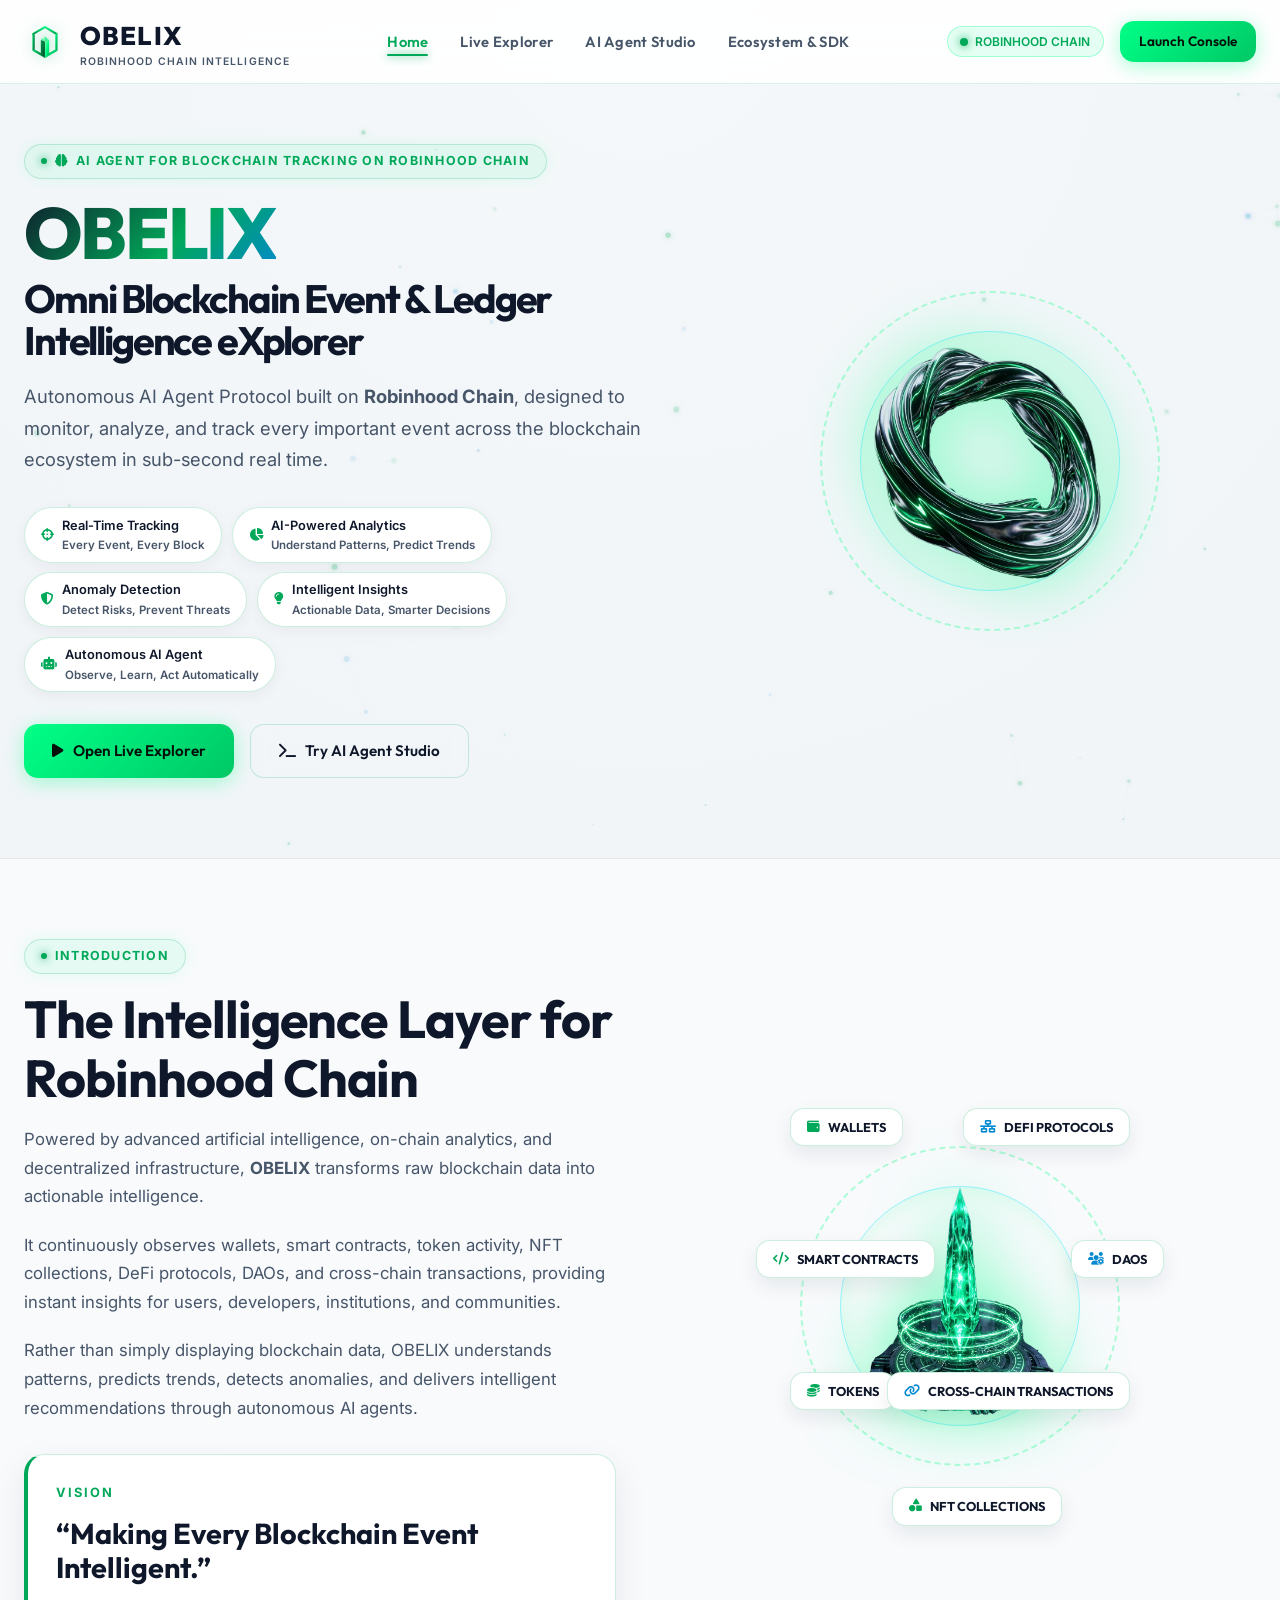
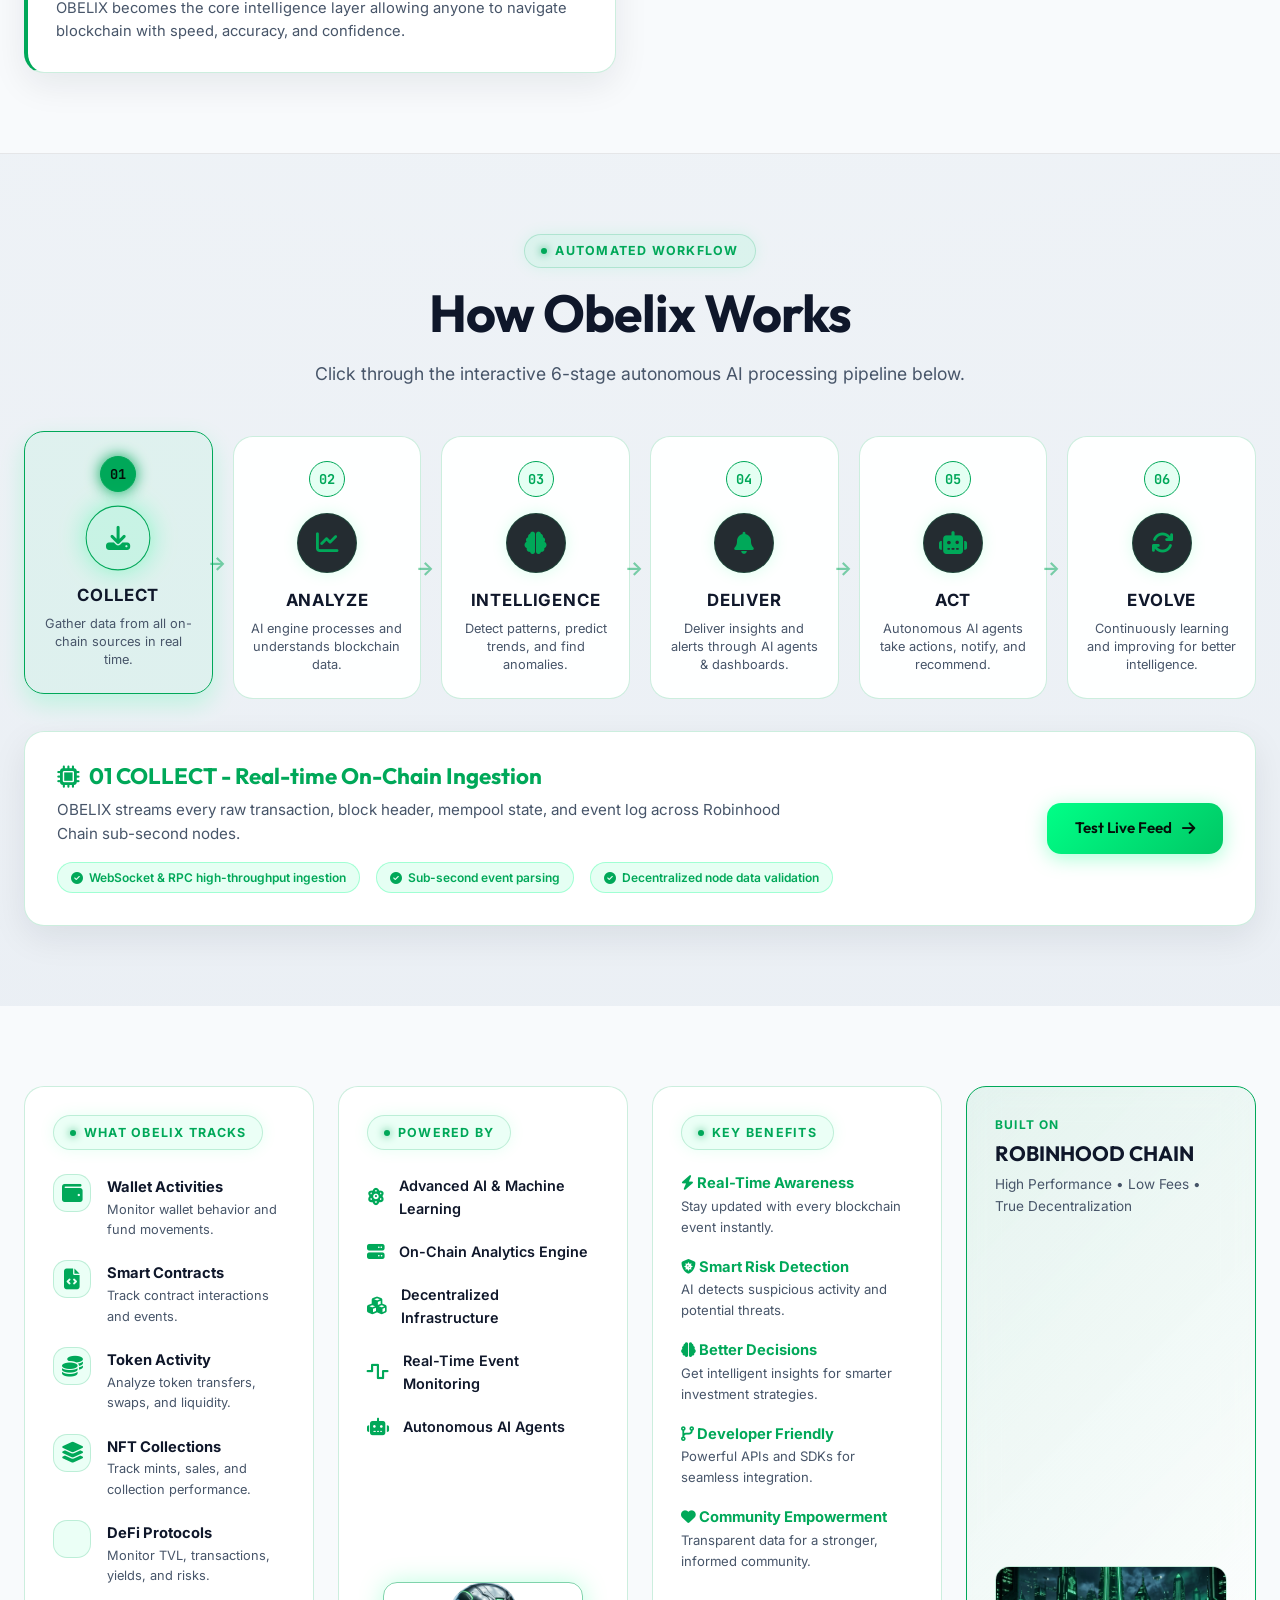
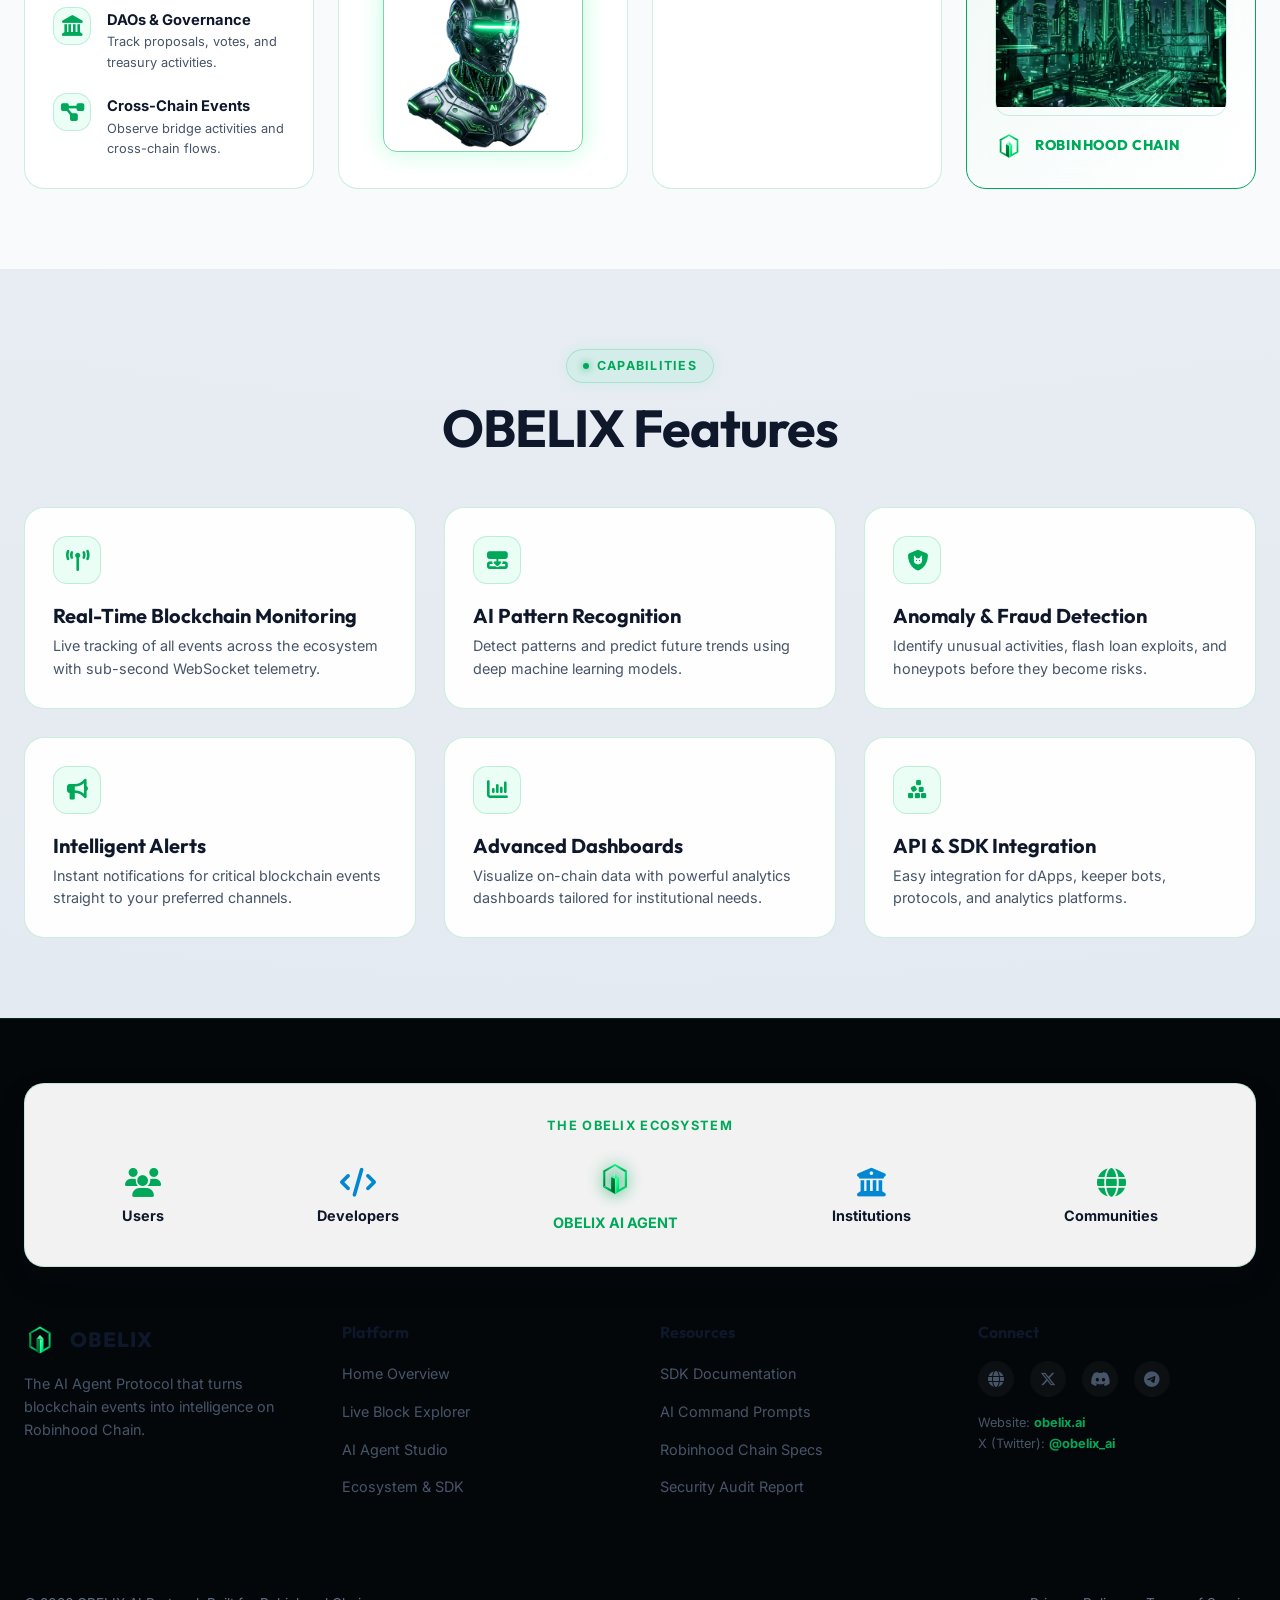
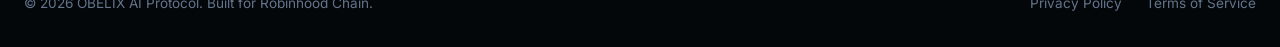
==== index.html @ 5c784db0 "Add files via upload" ====
<!doctype html>
<html lang="en">
  <head>
    <meta charset="UTF-8" />
    <meta name="viewport" content="width=device-width, initial-scale=1.0" />
    <title>OBELIX - Omni Blockchain Event & Ledger Intelligence eXplorer</title>
    <meta
      name="description"
      content="OBELIX is an autonomous AI Agent Protocol built on Robinhood Chain, designed to monitor, analyze, and track every important event across the blockchain ecosystem in real time."
    />

    <!-- Google Fonts & FontAwesome Icons -->
    <link
      rel="stylesheet"
      href="https://cdnjs.cloudflare.com/ajax/libs/font-awesome/6.4.0/css/all.min.css"
    />

    <!-- Stylesheets -->
    <link rel="stylesheet" href="css/style.css" />
    <link rel="stylesheet" href="css/components.css" />
  </head>

  <body>
    <!-- Ambient Grid & Particle Canvas Background -->
    <canvas id="bg-canvas"></canvas>

    <!-- ==========================================
       1. NAVBAR NAVIGATION
       ========================================== -->
    <nav class="navbar">
      <div class="container nav-container">
        <a href="index.html" class="brand-logo">
          <div class="logo-icon">
            <img
              src="assets/logo.svg"
              alt="OBELIX Logo"
              width="38"
              height="38"
            />
          </div>
          <div>
            <span class="brand-title">OBELIX</span>
            <span class="brand-tagline">Robinhood Chain Intelligence</span>
          </div>
        </a>

        <ul class="nav-menu">
          <li><a href="index.html" class="nav-link active">Home</a></li>
          <li><a href="explorer.html" class="nav-link">Live Explorer</a></li>
          <li><a href="agent.html" class="nav-link">AI Agent Studio</a></li>
          <li><a href="ecosystem.html" class="nav-link">Ecosystem & SDK</a></li>
        </ul>

        <div class="nav-right">
          <span class="pulse-badge" id="nav-network-status">
            <span class="dot"></span> ROBINHOOD CHAIN
          </span>
          <a
            href="explorer.html"
            class="btn btn-primary"
            style="padding: 0.6rem 1.2rem; font-size: 0.85rem"
          >
            Launch Console
          </a>
          <button class="hamburger" aria-label="Toggle navigation">
            <i class="fas fa-bars"></i>
          </button>
        </div>
      </div>
    </nav>

    <!-- ==========================================
       2. HERO SECTION (Infographic Header)
       ========================================== -->
    <section class="hero">
      <div class="container">
        <div class="hero-layout">
          <div>
            <div class="section-tag">
              <i class="fas fa-brain"></i> AI AGENT FOR BLOCKCHAIN TRACKING ON
              ROBINHOOD CHAIN
            </div>

            <h1 class="hero-title">
              <span class="gradient-text">OBELIX</span><br />
              <span
                style="
                  font-size: 0.55em;
                  font-weight: 700;
                  color: var(--text-main);
                  display: block;
                  margin-top: 0.5rem;
                "
              >
                Omni Blockchain Event & Ledger Intelligence eXplorer
              </span>
            </h1>

            <p class="hero-description">
              Autonomous AI Agent Protocol built on
              <strong>Robinhood Chain</strong>, designed to monitor, analyze,
              and track every important event across the blockchain ecosystem in
              sub-second real time.
            </p>

            <!-- Infographic Feature Pills -->
            <div class="hero-badge-group">
              <div class="pill-badge">
                <i class="fas fa-crosshairs"></i>
                <div>
                  Real-Time Tracking <span>Every Event, Every Block</span>
                </div>
              </div>
              <div class="pill-badge">
                <i class="fas fa-chart-pie"></i>
                <div>
                  AI-Powered Analytics
                  <span>Understand Patterns, Predict Trends</span>
                </div>
              </div>
              <div class="pill-badge">
                <i class="fas fa-shield-halved"></i>
                <div>
                  Anomaly Detection <span>Detect Risks, Prevent Threats</span>
                </div>
              </div>
              <div class="pill-badge">
                <i class="fas fa-lightbulb"></i>
                <div>
                  Intelligent Insights
                  <span>Actionable Data, Smarter Decisions</span>
                </div>
              </div>
              <div class="pill-badge">
                <i class="fas fa-robot"></i>
                <div>
                  Autonomous AI Agent
                  <span>Observe, Learn, Act Automatically</span>
                </div>
              </div>
            </div>

            <div
              style="
                display: flex;
                gap: 1rem;
                margin-top: 2rem;
                flex-wrap: wrap;
              "
            >
              <a href="explorer.html" class="btn btn-primary">
                <i class="fas fa-play"></i> Open Live Explorer
              </a>
              <a href="agent.html" class="btn btn-secondary">
                <i class="fas fa-terminal"></i> Try AI Agent Studio
              </a>
            </div>
          </div>

          <!-- Hero Right Visual: Futuristic 3D Liquid Chrome Sculpture -->
          <div class="hero-visual">
            <div class="obelisk-platform" style="width: 380px; height: 380px">
              <div class="glowing-ring"></div>
              <div class="glowing-ring-inner"></div>
              <img
                src="assets/hero_liquid_chrome.png"
                alt="OBELIX 3D Liquid Chrome Sculpture"
                class="central-obelisk-img"
                style="
                  width: 300px;
                  height: 300px;
                  object-fit: contain;
                  filter: drop-shadow(0 0 35px rgba(0, 255, 135, 0.5));
                  border-radius: 50%;
                "
              />
            </div>
          </div>
        </div>
      </div>
    </section>

    <!-- ==========================================
       3. INTRODUCTION & VISION SECTION
       ========================================== -->
    <section
      class="section"
      style="
        background: var(--bg-surface);
        border-top: 1px solid var(--border-subtle);
        border-bottom: 1px solid var(--border-subtle);
      "
    >
      <div class="container">
        <div class="grid-2" style="align-items: center; gap: 3rem">
          <!-- Left Side: Text & Vision Box -->
          <div>
            <div class="section-tag">INTRODUCTION</div>
            <h2 class="section-title">
              The Intelligence Layer for Robinhood Chain
            </h2>
            <p
              style="
                color: var(--text-muted);
                font-size: 1.05rem;
                line-height: 1.7;
                margin-bottom: 1.25rem;
              "
            >
              Powered by advanced artificial intelligence, on-chain analytics,
              and decentralized infrastructure,
              <strong>OBELIX</strong> transforms raw blockchain data into
              actionable intelligence.
            </p>
            <p
              style="
                color: var(--text-muted);
                font-size: 1.05rem;
                line-height: 1.7;
                margin-bottom: 1.25rem;
              "
            >
              It continuously observes wallets, smart contracts, token activity,
              NFT collections, DeFi protocols, DAOs, and cross-chain
              transactions, providing instant insights for users, developers,
              institutions, and communities.
            </p>
            <p
              style="
                color: var(--text-muted);
                font-size: 1.05rem;
                line-height: 1.7;
                margin-bottom: 2rem;
              "
            >
              Rather than simply displaying blockchain data, OBELIX understands
              patterns, predicts trends, detects anomalies, and delivers
              intelligent recommendations through autonomous AI agents.
            </p>

            <!-- Vision Card -->
            <div
              class="glass-card"
              style="
                border-left: 4px solid var(--accent-primary);
                background: #ffffff;
                box-shadow: var(--shadow-card);
              "
            >
              <div
                style="
                  font-size: 0.8rem;
                  font-weight: 700;
                  color: var(--accent-primary);
                  letter-spacing: 0.15em;
                  margin-bottom: 0.75rem;
                "
              >
                VISION
              </div>
              <blockquote
                style="
                  font-family: var(--font-heading);
                  font-size: 1.8rem;
                  font-weight: 700;
                  color: var(--text-main);
                  line-height: 1.2;
                  margin-bottom: 0.75rem;
                "
              >
                “Making Every Blockchain Event Intelligent.”
              </blockquote>
              <p style="color: var(--text-muted); font-size: 0.92rem">
                OBELIX becomes the core intelligence layer allowing anyone to
                navigate blockchain with speed, accuracy, and confidence.
              </p>
            </div>
          </div>

          <!-- Right Side: 3D Obelisk Pedestal & Interactive Connected Nodes Network -->
          <div class="hero-visual" style="min-height: 500px">
            <div class="obelisk-platform" style="width: 340px; height: 440px">
              <div
                class="glowing-ring"
                style="width: 320px; height: 320px"
              ></div>
              <div
                class="glowing-ring-inner"
                style="width: 240px; height: 240px"
              ></div>
              <img
                src="assets/central_obelisk_pedestal.png"
                alt="Central Obelisk Pedestal"
                class="central-obelisk-img"
                style="
                  width: 260px;
                  height: 320px;
                  object-fit: contain;
                  border-radius: var(--radius-lg);
                "
              />

              <!-- Floating Connected Ecosystem Nodes -->
              <div
                class="node-chip node-wallets"
                title="Monitor wallet behavior & fund movements"
              >
                <i
                  class="fas fa-wallet"
                  style="color: var(--accent-primary)"
                ></i>
                WALLETS
              </div>
              <div
                class="node-chip node-defi"
                title="Monitor TVL, transactions, yields, & risks"
              >
                <i
                  class="fas fa-network-wired"
                  style="color: var(--accent-cyan)"
                ></i>
                DEFI PROTOCOLS
              </div>
              <div
                class="node-chip node-contracts"
                title="Track contract interactions and events"
              >
                <i class="fas fa-code" style="color: var(--accent-primary)"></i>
                SMART CONTRACTS
              </div>
              <div
                class="node-chip node-daos"
                title="Track proposals, votes, and treasury activities"
              >
                <i
                  class="fas fa-users-gear"
                  style="color: var(--accent-cyan)"
                ></i>
                DAOS
              </div>
              <div
                class="node-chip node-tokens"
                title="Analyze token transfers, swaps, and liquidity"
              >
                <i
                  class="fas fa-coins"
                  style="color: var(--accent-primary)"
                ></i>
                TOKENS
              </div>
              <div
                class="node-chip node-crosschain"
                title="Observe bridge activities and cross-chain flows"
              >
                <i class="fas fa-link" style="color: var(--accent-cyan)"></i>
                CROSS-CHAIN TRANSACTIONS
              </div>
              <div
                class="node-chip node-nfts"
                title="Track mints, sales, and collection performance"
              >
                <i
                  class="fas fa-shapes"
                  style="color: var(--accent-primary)"
                ></i>
                NFT COLLECTIONS
              </div>
            </div>
          </div>
        </div>
      </div>
    </section>

    <!-- ==========================================
       4. HOW OBELIX WORKS (Interactive Step Pipeline)
       ========================================== -->
    <section class="section">
      <div class="container">
        <div style="text-align: center; margin-bottom: 3rem">
          <div class="section-tag">AUTOMATED WORKFLOW</div>
          <h2 class="section-title">How Obelix Works</h2>
          <p class="section-subtitle" style="margin: 0 auto">
            Click through the interactive 6-stage autonomous AI processing
            pipeline below.
          </p>
        </div>

        <!-- 6 Steps Pipeline Grid -->
        <div class="pipeline-grid">
          <div class="pipeline-card active" data-step="01">
            <div class="step-num">01</div>
            <div class="step-icon"><i class="fas fa-download"></i></div>
            <div class="step-title">COLLECT</div>
            <div class="step-desc">
              Gather data from all on-chain sources in real time.
            </div>
          </div>

          <div class="pipeline-card" data-step="02">
            <div class="step-num">02</div>
            <div class="step-icon"><i class="fas fa-chart-line"></i></div>
            <div class="step-title">ANALYZE</div>
            <div class="step-desc">
              AI engine processes and understands blockchain data.
            </div>
          </div>

          <div class="pipeline-card" data-step="03">
            <div class="step-num">03</div>
            <div class="step-icon"><i class="fas fa-brain"></i></div>
            <div class="step-title">INTELLIGENCE</div>
            <div class="step-desc">
              Detect patterns, predict trends, and find anomalies.
            </div>
          </div>

          <div class="pipeline-card" data-step="04">
            <div class="step-num">04</div>
            <div class="step-icon"><i class="fas fa-bell"></i></div>
            <div class="step-title">DELIVER</div>
            <div class="step-desc">
              Deliver insights and alerts through AI agents & dashboards.
            </div>
          </div>

          <div class="pipeline-card" data-step="05">
            <div class="step-num">05</div>
            <div class="step-icon"><i class="fas fa-robot"></i></div>
            <div class="step-title">ACT</div>
            <div class="step-desc">
              Autonomous AI agents take actions, notify, and recommend.
            </div>
          </div>

          <div class="pipeline-card" data-step="06">
            <div class="step-num">06</div>
            <div class="step-icon"><i class="fas fa-arrows-rotate"></i></div>
            <div class="step-title">EVOLVE</div>
            <div class="step-desc">
              Continuously learning and improving for better intelligence.
            </div>
          </div>
        </div>

        <!-- Dynamic Active Step Details Panel -->
        <div id="pipeline-detail-content" class="pipeline-detail-box">
          <!-- Javascript dynamically injects step details -->
        </div>
      </div>
    </section>

    <!-- ==========================================
       5. WHAT OBELIX TRACKS, POWERED BY, KEY BENEFITS & BUILT ON ROBINHOOD CHAIN
       ========================================== -->
    <section class="section" style="background: var(--bg-surface)">
      <div class="container">
        <div class="grid-4">
          <!-- Column 1: What Obelix Tracks -->
          <div class="glass-card">
            <div class="section-tag" style="margin-bottom: 1.5rem">
              WHAT OBELIX TRACKS
            </div>

            <ul style="list-style: none">
              <li
                style="
                  margin-bottom: 1.25rem;
                  display: flex;
                  gap: 1rem;
                  align-items: flex-start;
                "
              >
                <div
                  class="track-icon-box"
                  style="
                    margin-bottom: 0;
                    width: 38px;
                    height: 38px;
                    min-width: 38px;
                  "
                >
                  <i class="fas fa-wallet"></i>
                </div>
                <div>
                  <strong style="color: var(--text-main); font-size: 0.92rem"
                    >Wallet Activities</strong
                  >
                  <p style="color: var(--text-muted); font-size: 0.8rem">
                    Monitor wallet behavior and fund movements.
                  </p>
                </div>
              </li>
              <li
                style="
                  margin-bottom: 1.25rem;
                  display: flex;
                  gap: 1rem;
                  align-items: flex-start;
                "
              >
                <div
                  class="track-icon-box"
                  style="
                    margin-bottom: 0;
                    width: 38px;
                    height: 38px;
                    min-width: 38px;
                  "
                >
                  <i class="fas fa-file-code"></i>
                </div>
                <div>
                  <strong style="color: var(--text-main); font-size: 0.92rem"
                    >Smart Contracts</strong
                  >
                  <p style="color: var(--text-muted); font-size: 0.8rem">
                    Track contract interactions and events.
                  </p>
                </div>
              </li>
              <li
                style="
                  margin-bottom: 1.25rem;
                  display: flex;
                  gap: 1rem;
                  align-items: flex-start;
                "
              >
                <div
                  class="track-icon-box"
                  style="
                    margin-bottom: 0;
                    width: 38px;
                    height: 38px;
                    min-width: 38px;
                  "
                >
                  <i class="fas fa-coins"></i>
                </div>
                <div>
                  <strong style="color: var(--text-main); font-size: 0.92rem"
                    >Token Activity</strong
                  >
                  <p style="color: var(--text-muted); font-size: 0.8rem">
                    Analyze token transfers, swaps, and liquidity.
                  </p>
                </div>
              </li>
              <li
                style="
                  margin-bottom: 1.25rem;
                  display: flex;
                  gap: 1rem;
                  align-items: flex-start;
                "
              >
                <div
                  class="track-icon-box"
                  style="
                    margin-bottom: 0;
                    width: 38px;
                    height: 38px;
                    min-width: 38px;
                  "
                >
                  <i class="fas fa-layer-group"></i>
                </div>
                <div>
                  <strong style="color: var(--text-main); font-size: 0.92rem"
                    >NFT Collections</strong
                  >
                  <p style="color: var(--text-muted); font-size: 0.8rem">
                    Track mints, sales, and collection performance.
                  </p>
                </div>
              </li>
              <li
                style="
                  margin-bottom: 1.25rem;
                  display: flex;
                  gap: 1rem;
                  align-items: flex-start;
                "
              >
                <div
                  class="track-icon-box"
                  style="
                    margin-bottom: 0;
                    width: 38px;
                    height: 38px;
                    min-width: 38px;
                  "
                >
                  <i class="fas fa-chart-candlestick"></i>
                </div>
                <div>
                  <strong style="color: var(--text-main); font-size: 0.92rem"
                    >DeFi Protocols</strong
                  >
                  <p style="color: var(--text-muted); font-size: 0.8rem">
                    Monitor TVL, transactions, yields, and risks.
                  </p>
                </div>
              </li>
              <li
                style="
                  margin-bottom: 1.25rem;
                  display: flex;
                  gap: 1rem;
                  align-items: flex-start;
                "
              >
                <div
                  class="track-icon-box"
                  style="
                    margin-bottom: 0;
                    width: 38px;
                    height: 38px;
                    min-width: 38px;
                  "
                >
                  <i class="fas fa-landmark"></i>
                </div>
                <div>
                  <strong style="color: var(--text-main); font-size: 0.92rem"
                    >DAOs & Governance</strong
                  >
                  <p style="color: var(--text-muted); font-size: 0.8rem">
                    Track proposals, votes, and treasury activities.
                  </p>
                </div>
              </li>
              <li style="display: flex; gap: 1rem; align-items: flex-start">
                <div
                  class="track-icon-box"
                  style="
                    margin-bottom: 0;
                    width: 38px;
                    height: 38px;
                    min-width: 38px;
                  "
                >
                  <i class="fas fa-diagram-project"></i>
                </div>
                <div>
                  <strong style="color: var(--text-main); font-size: 0.92rem"
                    >Cross-Chain Events</strong
                  >
                  <p style="color: var(--text-muted); font-size: 0.8rem">
                    Observe bridge activities and cross-chain flows.
                  </p>
                </div>
              </li>
            </ul>
          </div>

          <!-- Column 2: Powered By -->
          <div
            class="glass-card"
            style="
              display: flex;
              flex-direction: column;
              justify-content: space-between;
            "
          >
            <div>
              <div class="section-tag" style="margin-bottom: 1.5rem">
                POWERED BY
              </div>
              <ul style="list-style: none">
                <li
                  style="
                    margin-bottom: 1.25rem;
                    display: flex;
                    gap: 0.85rem;
                    align-items: center;
                  "
                >
                  <i
                    class="fas fa-atom"
                    style="color: var(--accent-primary); font-size: 1.1rem"
                  ></i>
                  <span
                    style="
                      color: var(--text-main);
                      font-weight: 600;
                      font-size: 0.9rem;
                    "
                    >Advanced AI & Machine Learning</span
                  >
                </li>
                <li
                  style="
                    margin-bottom: 1.25rem;
                    display: flex;
                    gap: 0.85rem;
                    align-items: center;
                  "
                >
                  <i
                    class="fas fa-server"
                    style="color: var(--accent-primary); font-size: 1.1rem"
                  ></i>
                  <span
                    style="
                      color: var(--text-main);
                      font-weight: 600;
                      font-size: 0.9rem;
                    "
                    >On-Chain Analytics Engine</span
                  >
                </li>
                <li
                  style="
                    margin-bottom: 1.25rem;
                    display: flex;
                    gap: 0.85rem;
                    align-items: center;
                  "
                >
                  <i
                    class="fas fa-cubes"
                    style="color: var(--accent-primary); font-size: 1.1rem"
                  ></i>
                  <span
                    style="
                      color: var(--text-main);
                      font-weight: 600;
                      font-size: 0.9rem;
                    "
                    >Decentralized Infrastructure</span
                  >
                </li>
                <li
                  style="
                    margin-bottom: 1.25rem;
                    display: flex;
                    gap: 0.85rem;
                    align-items: center;
                  "
                >
                  <i
                    class="fas fa-wave-square"
                    style="color: var(--accent-primary); font-size: 1.1rem"
                  ></i>
                  <span
                    style="
                      color: var(--text-main);
                      font-weight: 600;
                      font-size: 0.9rem;
                    "
                    >Real-Time Event Monitoring</span
                  >
                </li>
                <li style="display: flex; gap: 0.85rem; align-items: center">
                  <i
                    class="fas fa-robot"
                    style="color: var(--accent-primary); font-size: 1.1rem"
                  ></i>
                  <span
                    style="
                      color: var(--text-main);
                      font-weight: 600;
                      font-size: 0.9rem;
                    "
                    >Autonomous AI Agents</span
                  >
                </li>
              </ul>
            </div>

            <div style="margin-top: 2rem; text-align: center">
              <img
                src="assets/cyber_ai_head.png"
                alt="Obelix Cyber AI Agent"
                style="
                  width: 100%;
                  max-width: 200px;
                  height: 170px;
                  object-fit: cover;
                  border-radius: var(--radius-md);
                  border: 1px solid var(--border-highlight);
                  box-shadow: 0 0 25px rgba(0, 255, 135, 0.25);
                "
              />
            </div>
          </div>

          <!-- Column 3: Key Benefits -->
          <div class="glass-card">
            <div class="section-tag" style="margin-bottom: 1.25rem">
              KEY BENEFITS
            </div>
            <ul style="list-style: none">
              <li style="margin-bottom: 1rem">
                <strong style="color: var(--accent-primary); font-size: 0.92rem"
                  ><i class="fas fa-bolt"></i> Real-Time Awareness</strong
                >
                <p style="color: var(--text-muted); font-size: 0.82rem">
                  Stay updated with every blockchain event instantly.
                </p>
              </li>
              <li style="margin-bottom: 1rem">
                <strong style="color: var(--accent-primary); font-size: 0.92rem"
                  ><i class="fas fa-shield-virus"></i> Smart Risk
                  Detection</strong
                >
                <p style="color: var(--text-muted); font-size: 0.82rem">
                  AI detects suspicious activity and potential threats.
                </p>
              </li>
              <li style="margin-bottom: 1rem">
                <strong style="color: var(--accent-primary); font-size: 0.92rem"
                  ><i class="fas fa-brain"></i> Better Decisions</strong
                >
                <p style="color: var(--text-muted); font-size: 0.82rem">
                  Get intelligent insights for smarter investment strategies.
                </p>
              </li>
              <li style="margin-bottom: 1rem">
                <strong style="color: var(--accent-primary); font-size: 0.92rem"
                  ><i class="fas fa-code-branch"></i> Developer Friendly</strong
                >
                <p style="color: var(--text-muted); font-size: 0.82rem">
                  Powerful APIs and SDKs for seamless integration.
                </p>
              </li>
              <li>
                <strong style="color: var(--accent-primary); font-size: 0.92rem"
                  ><i class="fas fa-heart"></i> Community Empowerment</strong
                >
                <p style="color: var(--text-muted); font-size: 0.82rem">
                  Transparent data for a stronger, informed community.
                </p>
              </li>
            </ul>
          </div>

          <!-- Column 4: Built On Robinhood Chain -->
          <div
            class="glass-card"
            style="
              background: linear-gradient(
                135deg,
                rgba(0, 168, 89, 0.08) 0%,
                #ffffff 100%
              );
              border-color: var(--accent-primary);
              position: relative;
              overflow: hidden;
              display: flex;
              flex-direction: column;
              justify-content: space-between;
            "
          >
            <div>
              <div
                style="
                  font-size: 0.75rem;
                  font-weight: 700;
                  color: var(--accent-primary);
                  letter-spacing: 0.1em;
                  margin-bottom: 0.5rem;
                "
              >
                BUILT ON
              </div>
              <h3
                style="
                  font-size: 1.3rem;
                  color: var(--text-main);
                  margin-bottom: 0.5rem;
                "
              >
                ROBINHOOD CHAIN
              </h3>
              <p
                style="
                  color: var(--text-muted);
                  font-size: 0.85rem;
                  margin-bottom: 1rem;
                "
              >
                High Performance • Low Fees • True Decentralization
              </p>
            </div>

            <div>
              <div
                style="
                  margin-bottom: 1rem;
                  border-radius: var(--radius-md);
                  overflow: hidden;
                  border: 1px solid var(--border-color);
                "
              >
                <img
                  src="assets/robinhood_city_obelisk.png"
                  alt="Robinhood Chain Cyber Obelisk City"
                  style="width: 100%; height: 140px; object-fit: cover"
                />
              </div>
              <div
                class="flex-center"
                style="gap: 0.75rem; justify-content: flex-start"
              >
                <img
                  src="assets/logo.svg"
                  width="28"
                  height="28"
                  alt="Robinhood Chain Logo"
                />
                <span
                  style="
                    font-family: var(--font-heading);
                    font-weight: 800;
                    letter-spacing: 0.05em;
                    color: var(--accent-primary);
                    font-size: 0.88rem;
                  "
                  >ROBINHOOD CHAIN</span
                >
              </div>
            </div>
          </div>
        </div>
      </div>
    </section>

    <!-- ==========================================
       6. OBELIX FEATURES GRID
       ========================================== -->
    <section class="section">
      <div class="container">
        <div style="text-align: center; margin-bottom: 3rem">
          <div class="section-tag">CAPABILITIES</div>
          <h2 class="section-title">OBELIX Features</h2>
        </div>

        <div class="grid-3">
          <div class="glass-card">
            <div class="track-icon-box">
              <i class="fas fa-tower-broadcast"></i>
            </div>
            <h3 class="track-card-title">Real-Time Blockchain Monitoring</h3>
            <p class="track-card-desc">
              Live tracking of all events across the ecosystem with sub-second
              WebSocket telemetry.
            </p>
          </div>

          <div class="glass-card">
            <div class="track-icon-box">
              <i class="fas fa-diagram-next"></i>
            </div>
            <h3 class="track-card-title">AI Pattern Recognition</h3>
            <p class="track-card-desc">
              Detect patterns and predict future trends using deep machine
              learning models.
            </p>
          </div>

          <div class="glass-card">
            <div class="track-icon-box"><i class="fas fa-shield-cat"></i></div>
            <h3 class="track-card-title">Anomaly & Fraud Detection</h3>
            <p class="track-card-desc">
              Identify unusual activities, flash loan exploits, and honeypots
              before they become risks.
            </p>
          </div>

          <div class="glass-card">
            <div class="track-icon-box"><i class="fas fa-bullhorn"></i></div>
            <h3 class="track-card-title">Intelligent Alerts</h3>
            <p class="track-card-desc">
              Instant notifications for critical blockchain events straight to
              your preferred channels.
            </p>
          </div>

          <div class="glass-card">
            <div class="track-icon-box">
              <i class="fas fa-chart-column"></i>
            </div>
            <h3 class="track-card-title">Advanced Dashboards</h3>
            <p class="track-card-desc">
              Visualize on-chain data with powerful analytics dashboards
              tailored for institutional needs.
            </p>
          </div>

          <div class="glass-card">
            <div class="track-icon-box">
              <i class="fas fa-cubes-stacked"></i>
            </div>
            <h3 class="track-card-title">API & SDK Integration</h3>
            <p class="track-card-desc">
              Easy integration for dApps, keeper bots, protocols, and analytics
              platforms.
            </p>
          </div>
        </div>
      </div>
    </section>

    <!-- ==========================================
       7. THE OBELIX ECOSYSTEM & FOOTER
       ========================================== -->
    <footer class="footer">
      <div class="container">
        <!-- Ecosystem Stakeholders Bar -->
        <div
          style="
            background: var(--bg-card);
            box-shadow: var(--shadow-card);
            border: 1px solid var(--border-color);
            border-radius: var(--radius-lg);
            padding: 2rem;
            margin-bottom: 3.5rem;
          "
        >
          <div
            style="
              text-align: center;
              font-size: 0.8rem;
              font-weight: 700;
              color: var(--accent-primary);
              letter-spacing: 0.1em;
              margin-bottom: 1.5rem;
            "
          >
            THE OBELIX ECOSYSTEM
          </div>
          <div
            class="flex-between"
            style="
              flex-wrap: wrap;
              gap: 1.5rem;
              justify-content: space-around;
              text-align: center;
            "
          >
            <div>
              <i
                class="fas fa-users"
                style="
                  font-size: 1.8rem;
                  color: var(--accent-primary);
                  margin-bottom: 0.4rem;
                "
              ></i>
              <div style="font-weight: 700; font-size: 0.9rem">Users</div>
            </div>
            <div>
              <i
                class="fas fa-code"
                style="
                  font-size: 1.8rem;
                  color: var(--accent-cyan);
                  margin-bottom: 0.4rem;
                "
              ></i>
              <div style="font-weight: 700; font-size: 0.9rem">Developers</div>
            </div>
            <div>
              <img
                src="assets/logo.svg"
                width="36"
                height="36"
                alt="Obelix AI"
                style="
                  margin-bottom: 0.4rem;
                  filter: drop-shadow(0 0 8px var(--accent-primary));
                "
              />
              <div
                style="
                  font-weight: 700;
                  font-size: 0.9rem;
                  color: var(--accent-primary);
                "
              >
                OBELIX AI AGENT
              </div>
            </div>
            <div>
              <i
                class="fas fa-building-columns"
                style="
                  font-size: 1.8rem;
                  color: var(--accent-cyan);
                  margin-bottom: 0.4rem;
                "
              ></i>
              <div style="font-weight: 700; font-size: 0.9rem">
                Institutions
              </div>
            </div>
            <div>
              <i
                class="fas fa-globe"
                style="
                  font-size: 1.8rem;
                  color: var(--accent-primary);
                  margin-bottom: 0.4rem;
                "
              ></i>
              <div style="font-weight: 700; font-size: 0.9rem">Communities</div>
            </div>
          </div>
        </div>

        <div class="footer-grid">
          <div class="footer-brand">
            <a href="index.html" class="brand-logo" style="margin-bottom: 1rem">
              <img src="assets/logo.svg" width="32" height="32" alt="Logo" />
              <span class="brand-title" style="font-size: 1.3rem">OBELIX</span>
            </a>
            <p>
              The AI Agent Protocol that turns blockchain events into
              intelligence on Robinhood Chain.
            </p>
          </div>

          <div>
            <h4 class="footer-heading">Platform</h4>
            <ul class="footer-links">
              <li><a href="index.html">Home Overview</a></li>
              <li><a href="explorer.html">Live Block Explorer</a></li>
              <li><a href="agent.html">AI Agent Studio</a></li>
              <li><a href="ecosystem.html">Ecosystem & SDK</a></li>
            </ul>
          </div>

          <div>
            <h4 class="footer-heading">Resources</h4>
            <ul class="footer-links">
              <li><a href="ecosystem.html#docs">SDK Documentation</a></li>
              <li><a href="agent.html#prompts">AI Command Prompts</a></li>
              <li>
                <a href="https://robinhood.com" target="_blank"
                  >Robinhood Chain Specs</a
                >
              </li>
              <li><a href="#">Security Audit Report</a></li>
            </ul>
          </div>

          <div>
            <h4 class="footer-heading">Connect</h4>
            <div class="footer-socials" style="margin-bottom: 1rem">
              <a href="https://obelix.ai" class="social-icon" title="obelix.ai"
                ><i class="fas fa-globe"></i
              ></a>
              <a
                href="https://twitter.com/obelix_ai"
                class="social-icon"
                title="@obelix_ai"
                ><i class="fab fa-x-twitter"></i
              ></a>
              <a href="#" class="social-icon" title="Discord"
                ><i class="fab fa-discord"></i
              ></a>
              <a href="#" class="social-icon" title="Telegram"
                ><i class="fab fa-telegram"></i
              ></a>
            </div>
            <p style="font-size: 0.8rem; color: var(--text-muted)">
              Website:
              <strong style="color: var(--accent-primary)">obelix.ai</strong
              ><br />
              X (Twitter):
              <strong style="color: var(--accent-primary)">@obelix_ai</strong>
            </p>
          </div>
        </div>

        <div class="footer-bottom">
          <div>&copy; 2026 OBELIX AI Protocol. Built for Robinhood Chain.</div>
          <div style="display: flex; gap: 1.5rem">
            <a href="#" style="color: var(--text-dark); text-decoration: none"
              >Privacy Policy</a
            >
            <a href="#" style="color: var(--text-dark); text-decoration: none"
              >Terms of Service</a
            >
          </div>
        </div>
      </div>
    </footer>

    <!-- Scripts -->
    <script src="js/main.js"></script>
  </body>
</html>
---- css/style.css ----
/* ==========================================================================
   OBELIX - Omni Blockchain Event & Ledger Intelligence eXplorer
   Design System & Main Stylesheet
   ========================================================================== */

@import url('https://fonts.googleapis.com/css2?family=Inter:wght@300;400;500;600;700&family=JetBrains+Mono:wght@400;500;600&family=Outfit:wght@400;500;600;700;800;900&display=swap');

:root {
  /* Color Palette - White / Light Infographic Theme */
  --bg-dark: #EDF2F4;
  --bg-card: rgba(255, 255, 255, 0.95);
  --bg-card-hover: #FFFFFF;
  --bg-surface: #F8FAFC;
  --bg-surface-elevated: #FFFFFF;

  --accent-primary: #00A859;
  --accent-primary-hover: #008F4C;
  --accent-glow: rgba(0, 168, 89, 0.25);
  --accent-glow-subtle: rgba(0, 168, 89, 0.08);
  --accent-cyan: #0288D1;
  --accent-cyan-glow: rgba(2, 136, 209, 0.2);

  --border-color: rgba(0, 168, 89, 0.2);
  --border-highlight: rgba(0, 168, 89, 0.5);
  --border-subtle: rgba(0, 0, 0, 0.08);

  --text-main: #0F172A;
  --text-muted: #475569;
  --text-dark: #64748B;
  --text-neon: #00A859;

  /* Typography */
  --font-heading: 'Outfit', -apple-system, sans-serif;
  --font-body: 'Inter', -apple-system, sans-serif;
  --font-code: 'JetBrains Mono', monospace;

  /* Spacing & Layout */
  --radius-sm: 8px;
  --radius-md: 14px;
  --radius-lg: 20px;
  --radius-xl: 28px;
  --radius-full: 9999px;

  --transition-fast: 0.2s cubic-bezier(0.16, 1, 0.3, 1);
  --transition-normal: 0.35s cubic-bezier(0.16, 1, 0.3, 1);
  --transition-slow: 0.6s cubic-bezier(0.16, 1, 0.3, 1);

  --shadow-glow: 0 10px 30px rgba(0, 168, 89, 0.12);
  --shadow-card: 0 12px 35px rgba(15, 23, 42, 0.08);
}

/* Reset & Global Base */
*,
*::before,
*::after {
  box-sizing: border-box;
  margin: 0;
  padding: 0;
}

html {
  scroll-behavior: smooth;
  font-size: 16px;
  background-color: var(--bg-dark);
  color: var(--text-main);
  font-family: var(--font-body);
  overflow-x: hidden;
}

body {
  min-height: 100vh;
  display: flex;
  flex-direction: column;
  line-height: 1.6;
  position: relative;
  background: radial-gradient(circle at 50% 0%, #F5F8FA 0%, #E2E8F0 100%);
}

/* Canvas Background for Ambient Grid & Glowing Particles */
#bg-canvas {
  position: fixed;
  top: 0;
  left: 0;
  width: 100vw;
  height: 100vh;
  z-index: 0;
  pointer-events: none;
  opacity: 0.35;
}

/* Utility Containers */
.container {
  width: 100%;
  max-width: 1280px;
  margin: 0 auto;
  padding: 0 1.5rem;
  position: relative;
  z-index: 1;
}

.section {
  padding: 5rem 0;
  position: relative;
  z-index: 1;
}

/* Typography Helpers */
h1,
h2,
h3,
h4,
h5,
h6 {
  font-family: var(--font-heading);
  color: var(--text-main);
  line-height: 1.15;
  font-weight: 700;
}

.gradient-text {
  background: linear-gradient(135deg, #0F172A 0%, #00A859 60%, #0288D1 100%);
  -webkit-background-clip: text;
  background-clip: text;
  -webkit-text-fill-color: transparent;
}

.gradient-text-green {
  background: linear-gradient(135deg, #00A859 0%, #007A40 100%);
  -webkit-background-clip: text;
  background-clip: text;
  -webkit-text-fill-color: transparent;
}

.section-tag {
  display: inline-flex;
  align-items: center;
  gap: 0.5rem;
  padding: 0.4rem 1rem;
  border-radius: var(--radius-full);
  background: rgba(0, 255, 135, 0.08);
  border: 1px solid var(--border-color);
  color: var(--accent-primary);
  font-size: 0.78rem;
  font-weight: 700;
  letter-spacing: 0.1em;
  text-transform: uppercase;
  margin-bottom: 1rem;
  box-shadow: 0 0 15px rgba(0, 255, 135, 0.1);
}

.section-tag::before {
  content: '';
  width: 6px;
  height: 6px;
  border-radius: 50%;
  background-color: var(--accent-primary);
  box-shadow: 0 0 8px var(--accent-primary);
  animation: pulse-dot 2s infinite;
}

@keyframes pulse-dot {

  0%,
  100% {
    opacity: 1;
    transform: scale(1);
  }

  50% {
    opacity: 0.4;
    transform: scale(1.4);
  }
}

.section-title {
  font-size: 2.5rem;
  margin-bottom: 1rem;
  letter-spacing: -0.02em;
}

@media (min-width: 768px) {
  .section-title {
    font-size: 3.25rem;
  }
}

.section-subtitle {
  font-size: 1.1rem;
  color: var(--text-muted);
  max-width: 700px;
  margin-bottom: 3rem;
}

/* Glassmorphism Card Base */
.glass-card {
  background: var(--bg-card);
  backdrop-filter: blur(16px);
  -webkit-backdrop-filter: blur(16px);
  border: 1px solid var(--border-color);
  border-radius: var(--radius-lg);
  padding: 1.75rem;
  transition: all var(--transition-normal);
  position: relative;
  overflow: hidden;
}

.glass-card::before {
  content: '';
  position: absolute;
  top: 0;
  left: 0;
  right: 0;
  height: 1px;
  background: linear-gradient(90deg, transparent, rgba(0, 255, 135, 0.4), transparent);
  opacity: 0;
  transition: opacity var(--transition-normal);
}

.glass-card:hover {
  background: var(--bg-card-hover);
  border-color: var(--border-highlight);
  transform: translateY(-4px);
  box-shadow: 0 15px 35px rgba(0, 0, 0, 0.4), var(--shadow-glow);
}

.glass-card:hover::before {
  opacity: 1;
}

/* Buttons */
.btn {
  display: inline-flex;
  align-items: center;
  justify-content: center;
  gap: 0.6rem;
  padding: 0.85rem 1.75rem;
  border-radius: var(--radius-md);
  font-family: var(--font-heading);
  font-weight: 600;
  font-size: 0.95rem;
  text-decoration: none;
  cursor: pointer;
  transition: all var(--transition-fast);
  border: none;
  outline: none;
}

.btn-primary {
  background: linear-gradient(135deg, #00FF87 0%, #00C865 100%);
  color: #041009;
  box-shadow: 0 4px 20px rgba(0, 255, 135, 0.35);
}

.btn-primary:hover {
  background: linear-gradient(135deg, #26FF9B 0%, #00E575 100%);
  box-shadow: 0 6px 28px rgba(0, 255, 135, 0.5);
  transform: translateY(-2px);
}

.btn-secondary {
  background: rgba(255, 255, 255, 0.05);
  color: var(--text-main);
  border: 1px solid var(--border-color);
  backdrop-filter: blur(10px);
}

.btn-secondary:hover {
  background: rgba(0, 255, 135, 0.1);
  border-color: var(--border-highlight);
  color: var(--accent-primary);
  transform: translateY(-2px);
}

.btn-icon {
  width: 42px;
  height: 42px;
  padding: 0;
  border-radius: 50%;
}

/* Grid Layouts */
.grid-2 {
  display: grid;
  grid-template-columns: 1fr;
  gap: 2rem;
}

.grid-3 {
  display: grid;
  grid-template-columns: 1fr;
  gap: 1.75rem;
}

.grid-4 {
  display: grid;
  grid-template-columns: 1fr;
  gap: 1.5rem;
}

@media (min-width: 768px) {
  .grid-2 {
    grid-template-columns: repeat(2, 1fr);
  }

  .grid-3 {
    grid-template-columns: repeat(2, 1fr);
  }

  .grid-4 {
    grid-template-columns: repeat(2, 1fr);
  }
}

@media (min-width: 1024px) {
  .grid-3 {
    grid-template-columns: repeat(3, 1fr);
  }

  .grid-4 {
    grid-template-columns: repeat(4, 1fr);
  }
}

/* Flex Utilities */
.flex-center {
  display: flex;
  align-items: center;
  justify-content: center;
}

.flex-between {
  display: flex;
  align-items: center;
  justify-content: space-between;
}

/* Pulse Badge */
.pulse-badge {
  display: inline-flex;
  align-items: center;
  gap: 0.4rem;
  background: rgba(0, 255, 135, 0.1);
  border: 1px solid rgba(0, 255, 135, 0.3);
  padding: 0.3rem 0.8rem;
  border-radius: var(--radius-full);
  font-size: 0.75rem;
  font-weight: 600;
  color: var(--accent-primary);
}

.pulse-badge .dot {
  width: 8px;
  height: 8px;
  background-color: var(--accent-primary);
  border-radius: 50%;
  box-shadow: 0 0 10px var(--accent-primary);
  animation: pulse-dot 1.5s infinite;
}
---- css/components.css ----
/* ==========================================================================
   OBELIX - Components Stylesheet
   ========================================================================== */

/* --------------------------------------------------------------------------
   1. NAVIGATION BAR
   -------------------------------------------------------------------------- */
.navbar {
  position: fixed;
  top: 0;
  left: 0;
  width: 100%;
  z-index: 100;
  background: rgba(255, 255, 255, 0.88);
  backdrop-filter: blur(20px);
  -webkit-backdrop-filter: blur(20px);
  border-bottom: 1px solid rgba(0, 168, 89, 0.15);
  padding: 1rem 0;
  transition: all var(--transition-normal);
}

.navbar.scrolled {
  background: rgba(255, 255, 255, 0.98);
  padding: 0.75rem 0;
  box-shadow: 0 10px 30px rgba(15, 23, 42, 0.08);
}

.nav-container {
  display: flex;
  align-items: center;
  justify-content: space-between;
}

.brand-logo {
  display: flex;
  align-items: center;
  gap: 0.85rem;
  text-decoration: none;
  color: var(--text-main);
}

.logo-icon {
  width: 42px;
  height: 42px;
  display: flex;
  align-items: center;
  justify-content: center;
  position: relative;
  filter: drop-shadow(0 0 8px rgba(0, 168, 89, 0.3));
}

.brand-title {
  font-family: var(--font-heading);
  font-size: 1.6rem;
  font-weight: 800;
  letter-spacing: 0.05em;
  color: #0F172A;
}

.brand-tagline {
  font-size: 0.65rem;
  color: var(--text-muted);
  text-transform: uppercase;
  letter-spacing: 0.1em;
  font-weight: 600;
  display: block;
  line-height: 1;
}

.nav-menu {
  display: flex;
  align-items: center;
  gap: 2rem;
  list-style: none;
}

.nav-link {
  text-decoration: none;
  color: var(--text-muted);
  font-family: var(--font-heading);
  font-weight: 600;
  font-size: 0.92rem;
  letter-spacing: 0.02em;
  transition: color var(--transition-fast);
  position: relative;
  padding: 0.3rem 0;
}

.nav-link:hover,
.nav-link.active {
  color: var(--accent-primary);
}

.nav-link.active::after {
  content: '';
  position: absolute;
  bottom: 0;
  left: 0;
  width: 100%;
  height: 2px;
  background-color: var(--accent-primary);
  box-shadow: 0 0 10px var(--accent-primary);
  border-radius: 2px;
}

.nav-right {
  display: flex;
  align-items: center;
  gap: 1rem;
}

.hamburger {
  display: none;
  background: none;
  border: none;
  color: var(--text-main);
  font-size: 1.5rem;
  cursor: pointer;
}

@media (max-width: 991px) {
  .hamburger { display: block; }
  .nav-menu {
    position: fixed;
    top: 70px;
    left: -100%;
    width: 100%;
    height: calc(100vh - 70px);
    background: rgba(255, 255, 255, 0.98);
    flex-direction: column;
    justify-content: flex-start;
    padding: 3rem 2rem;
    gap: 1.75rem;
    transition: left var(--transition-normal);
    border-right: 1px solid var(--border-color);
  }
  .nav-menu.active {
    left: 0;
  }
}

/* --------------------------------------------------------------------------
   2. HERO SECTION
   -------------------------------------------------------------------------- */
.hero {
  padding-top: 9rem;
  padding-bottom: 5rem;
  position: relative;
  overflow: hidden;
}

.hero-layout {
  display: grid;
  grid-template-columns: 1fr;
  gap: 3rem;
  align-items: center;
}

@media (min-width: 1024px) {
  .hero-layout {
    grid-template-columns: 1.1fr 0.9fr;
  }
}

.hero-badge-group {
  display: flex;
  flex-wrap: wrap;
  gap: 0.6rem;
  margin-bottom: 1.5rem;
}

.pill-badge {
  display: inline-flex;
  align-items: center;
  gap: 0.5rem;
  background: #FFFFFF;
  border: 1px solid var(--border-color);
  padding: 0.45rem 1rem;
  border-radius: var(--radius-full);
  font-size: 0.8rem;
  font-weight: 600;
  color: var(--text-main);
  box-shadow: 0 4px 15px rgba(15, 23, 42, 0.05);

  span {
    color: var(--text-muted);
    font-size: 0.72rem;
    display: block;
  }
}

.pill-badge svg,
.pill-badge i {
  color: var(--accent-primary);
}

.hero-title {
  font-size: 3.5rem;
  line-height: 1.05;
  margin-bottom: 1.25rem;
  font-weight: 800;
  letter-spacing: -0.03em;
}

@media (min-width: 1200px) {
  .hero-title {
    font-size: 4.5rem;
  }
}

.hero-description {
  font-size: 1.15rem;
  color: var(--text-muted);
  margin-bottom: 2rem;
  line-height: 1.7;
}

/* Hero Visual & Interactive Obelisk Centerpiece */
.hero-visual {
  position: relative;
  display: flex;
  align-items: center;
  justify-content: center;
  min-height: 480px;
}

.obelisk-platform {
  position: relative;
  width: 320px;
  height: 380px;
  display: flex;
  align-items: center;
  justify-content: center;
}

.glowing-ring {
  position: absolute;
  width: 340px;
  height: 340px;
  border-radius: 50%;
  border: 2px dashed rgba(0, 255, 135, 0.3);
  animation: rotate-ring 30s linear infinite;
}

.glowing-ring-inner {
  position: absolute;
  width: 260px;
  height: 260px;
  border-radius: 50%;
  border: 1px solid rgba(0, 229, 255, 0.4);
  box-shadow: inset 0 0 25px rgba(0, 255, 135, 0.15);
  animation: rotate-ring-reverse 20s linear infinite;
}

@keyframes rotate-ring {
  from { transform: rotate(0deg); }
  to { transform: rotate(360deg); }
}

@keyframes rotate-ring-reverse {
  from { transform: rotate(360deg); }
  to { transform: rotate(0deg); }
}

.central-obelisk-img {
  width: 220px;
  height: 220px;
  position: relative;
  z-index: 2;
  filter: drop-shadow(0 0 35px rgba(0, 255, 135, 0.6));
  animation: float-obelisk 4s ease-in-out infinite alternate;
}

@keyframes float-obelisk {
  0% { transform: translateY(-8px); }
  100% { transform: translateY(12px); }
}

.node-chip {
  position: absolute;
  padding: 0.5rem 1rem;
  background: #FFFFFF;
  border: 1px solid var(--border-color);
  border-radius: var(--radius-md);
  color: var(--text-main);
  font-family: var(--font-heading);
  font-size: 0.8rem;
  font-weight: 700;
  display: flex;
  align-items: center;
  gap: 0.5rem;
  cursor: pointer;
  box-shadow: 0 8px 20px rgba(15, 23, 42, 0.08);
  transition: all var(--transition-fast);
  z-index: 3;
}

.node-chip:hover {
  background: rgba(0, 168, 89, 0.08);
  border-color: var(--accent-primary);
  color: var(--accent-primary);
  transform: scale(1.08) translateY(-3px);
  box-shadow: 0 10px 25px rgba(0, 168, 89, 0.25);
}

.node-wallets { top: 5%; left: 0%; }
.node-defi { top: 5%; right: 0%; }
.node-contracts { top: 35%; left: -10%; }
.node-daos { top: 35%; right: -10%; }
.node-tokens { top: 65%; left: 0%; }
.node-crosschain { top: 65%; right: 0%; }
.node-nfts { bottom: 0%; left: 30%; }

@media (max-width: 600px) {
  .node-contracts { left: 0%; }
  .node-daos { right: 0%; }
}

/* --------------------------------------------------------------------------
   3. HOW OBELIX WORKS (Interactive Step Pipeline 01-06)
   -------------------------------------------------------------------------- */
.pipeline-grid {
  display: grid;
  grid-template-columns: repeat(auto-fit, minmax(170px, 1fr));
  gap: 1.25rem;
  position: relative;
  margin-top: 2rem;
}

.pipeline-card {
  background: var(--bg-card);
  border: 1px solid var(--border-color);
  border-radius: var(--radius-lg);
  padding: 1.5rem 1rem;
  text-align: center;
  position: relative;
  cursor: pointer;
  transition: all var(--transition-normal);
}

.pipeline-card::after {
  content: '→';
  position: absolute;
  right: -14px;
  top: 50%;
  transform: translateY(-50%);
  color: var(--accent-primary);
  font-weight: 700;
  font-size: 1.2rem;
  opacity: 0.5;
  z-index: 2;
}

.pipeline-grid .pipeline-card:last-child::after {
  display: none;
}

@media (max-width: 768px) {
  .pipeline-card::after { display: none; }
}

.pipeline-card.active,
.pipeline-card:hover {
  background: rgba(0, 255, 135, 0.06);
  border-color: var(--accent-primary);
  box-shadow: 0 10px 25px rgba(0, 255, 135, 0.2);
  transform: translateY(-5px);
}

.step-num {
  width: 36px;
  height: 36px;
  border-radius: 50%;
  background: rgba(0, 255, 135, 0.1);
  border: 1px solid var(--accent-primary);
  color: var(--accent-primary);
  font-family: var(--font-code);
  font-weight: 700;
  font-size: 0.85rem;
  display: flex;
  align-items: center;
  justify-content: center;
  margin: 0 auto 1rem;
}

.pipeline-card.active .step-num {
  background: var(--accent-primary);
  color: #041009;
  box-shadow: 0 0 15px var(--accent-primary);
}

.step-icon {
  width: 60px;
  height: 60px;
  border-radius: 50%;
  background: rgba(13, 22, 27, 0.9);
  border: 1.5px solid var(--border-color);
  display: flex;
  align-items: center;
  justify-content: center;
  margin: 0 auto 0.85rem;
  font-size: 1.4rem;
  color: var(--accent-primary);
  box-shadow: 0 0 15px rgba(0, 255, 135, 0.15);
  transition: all var(--transition-fast);
}

.pipeline-card:hover .step-icon,
.pipeline-card.active .step-icon {
  border-color: var(--accent-primary);
  background: rgba(0, 255, 135, 0.1);
  box-shadow: 0 0 25px rgba(0, 255, 135, 0.4);
  transform: scale(1.08);
}

.step-title {
  font-size: 1.05rem;
  font-weight: 700;
  letter-spacing: 0.05em;
  margin-bottom: 0.4rem;
  text-transform: uppercase;
}

.step-desc {
  font-size: 0.8rem;
  color: var(--text-muted);
  line-height: 1.4;
}

/* Active Step Details Panel */
.pipeline-detail-box {
  margin-top: 2rem;
  background: #FFFFFF;
  box-shadow: var(--shadow-card);
  border: 1px solid var(--border-color);
  border-radius: var(--radius-lg);
  padding: 2rem;
  display: flex;
  align-items: center;
  justify-content: space-between;
  gap: 2rem;
}

@media (max-width: 768px) {
  .pipeline-detail-box {
    flex-direction: column;
    text-align: center;
  }
}

/* --------------------------------------------------------------------------
   4. WHAT OBELIX TRACKS & KEY BENEFITS CARDS
   -------------------------------------------------------------------------- */
.track-icon-box {
  width: 48px;
  height: 48px;
  border-radius: var(--radius-md);
  background: rgba(0, 255, 135, 0.08);
  border: 1px solid var(--border-color);
  color: var(--accent-primary);
  display: flex;
  align-items: center;
  justify-content: center;
  font-size: 1.3rem;
  margin-bottom: 1.25rem;
}

.track-card-title {
  font-size: 1.25rem;
  font-weight: 700;
  margin-bottom: 0.5rem;
}

.track-card-desc {
  font-size: 0.9rem;
  color: var(--text-muted);
  line-height: 1.55;
}

/* Robot AI Avatar Callout */
.robot-hero-banner {
  background: linear-gradient(135deg, rgba(13, 24, 28, 0.9) 0%, rgba(6, 12, 14, 0.95) 100%);
  border: 1px solid var(--border-highlight);
  border-radius: var(--radius-xl);
  padding: 3rem;
  display: grid;
  grid-template-columns: 1fr;
  gap: 2rem;
  align-items: center;
  margin-top: 3rem;
  position: relative;
  overflow: hidden;
}

@media (min-width: 992px) {
  .robot-hero-banner {
    grid-template-columns: 0.8fr 1.2fr;
  }
}

.robot-img-wrapper {
  display: flex;
  align-items: center;
  justify-content: center;
  position: relative;
}

.robot-avatar {
  width: 240px;
  height: 240px;
  object-fit: contain;
  filter: drop-shadow(0 0 25px rgba(0, 255, 135, 0.4));
  animation: float-obelisk 5s ease-in-out infinite alternate;
}

/* --------------------------------------------------------------------------
   5. LIVE EXPLORER CONSOLE (explorer.html)
   -------------------------------------------------------------------------- */
.explorer-header-stats {
  display: grid;
  grid-template-columns: repeat(auto-fit, minmax(220px, 1fr));
  gap: 1.25rem;
  margin-bottom: 2rem;
}

.stat-card {
  background: var(--bg-card);
  border: 1px solid var(--border-color);
  border-radius: var(--radius-md);
  padding: 1.25rem;
  display: flex;
  align-items: center;
  gap: 1.25rem;
}

.stat-icon {
  width: 48px;
  height: 48px;
  border-radius: var(--radius-sm);
  background: rgba(0, 255, 135, 0.1);
  color: var(--accent-primary);
  display: flex;
  align-items: center;
  justify-content: center;
  font-size: 1.4rem;
}

.stat-value {
  font-family: var(--font-code);
  font-size: 1.5rem;
  font-weight: 700;
  color: var(--text-main);
}

.stat-label {
  font-size: 0.8rem;
  color: var(--text-muted);
}

/* Search Bar */
.search-box {
  position: relative;
  margin-bottom: 2rem;
}

.search-input {
  width: 100%;
  background: #FFFFFF;
  border: 1px solid var(--border-color);
  border-radius: var(--radius-md);
  padding: 1rem 1rem 1rem 3.2rem;
  color: var(--text-main);
  font-family: var(--font-code);
  font-size: 0.95rem;
  outline: none;
  transition: all var(--transition-fast);
}

.search-input:focus {
  border-color: var(--accent-primary);
  box-shadow: 0 0 20px rgba(0, 255, 135, 0.2);
}

.search-icon {
  position: absolute;
  left: 1.2rem;
  top: 50%;
  transform: translateY(-50%);
  color: var(--text-muted);
  font-size: 1.1rem;
}

/* Live Event Table / Stream */
.filter-tabs {
  display: flex;
  gap: 0.5rem;
  margin-bottom: 1.5rem;
  overflow-x: auto;
  padding-bottom: 0.5rem;
}

.filter-btn {
  background: #FFFFFF;
  border: 1px solid var(--border-subtle);
  color: var(--text-muted);
  padding: 0.5rem 1.2rem;
  border-radius: var(--radius-full);
  font-size: 0.85rem;
  font-weight: 600;
  cursor: pointer;
  white-space: nowrap;
  transition: all var(--transition-fast);
}

.filter-btn.active,
.filter-btn:hover {
  background: rgba(0, 255, 135, 0.12);
  border-color: var(--accent-primary);
  color: var(--accent-primary);
}

.live-table-container {
  overflow-x: auto;
  border-radius: var(--radius-lg);
  border: 1px solid var(--border-color);
  background: var(--bg-card);
}

.live-table {
  width: 100%;
  border-collapse: collapse;
  text-align: left;
  font-size: 0.9rem;
}

.live-table th {
  background: #F1F5F9;
  padding: 1rem 1.25rem;
  font-family: var(--font-heading);
  font-weight: 700;
  color: var(--text-main);
  border-bottom: 1px solid var(--border-color);
  font-size: 0.8rem;
  text-transform: uppercase;
  letter-spacing: 0.05em;
}

.live-table td {
  padding: 1rem 1.25rem;
  border-bottom: 1px solid var(--border-subtle);
  font-family: var(--font-code);
  font-size: 0.85rem;
}

.live-table tr:hover {
  background: rgba(0, 255, 135, 0.04);
}

.tx-hash {
  color: var(--accent-cyan);
  text-decoration: none;
}

.tx-hash:hover {
  text-decoration: underline;
}

.tag-badge {
  padding: 0.25rem 0.6rem;
  border-radius: 4px;
  font-size: 0.72rem;
  font-weight: 700;
  display: inline-block;
}

.tag-normal { background: rgba(0, 255, 135, 0.1); color: var(--accent-primary); border: 1px solid rgba(0, 255, 135, 0.3); }
.tag-warning { background: rgba(255, 193, 7, 0.12); color: #FFC107; border: 1px solid rgba(255, 193, 7, 0.3); }
.tag-danger { background: rgba(255, 77, 77, 0.12); color: #FF4D4D; border: 1px solid rgba(255, 77, 77, 0.3); }

/* --------------------------------------------------------------------------
   6. AI TERMINAL & COMMAND CONSOLE (agent.html)
   -------------------------------------------------------------------------- */
.terminal-window {
  background: #05080A;
  border: 1px solid var(--border-highlight);
  border-radius: var(--radius-lg);
  box-shadow: 0 20px 50px rgba(0, 0, 0, 0.8), 0 0 30px rgba(0, 255, 135, 0.1);
  overflow: hidden;
}

.terminal-header {
  background: #0B1116;
  padding: 0.75rem 1.25rem;
  display: flex;
  align-items: center;
  justify-content: space-between;
  border-bottom: 1px solid var(--border-subtle);
}

.terminal-dots {
  display: flex;
  gap: 0.5rem;
}

.dot-btn {
  width: 12px;
  height: 12px;
  border-radius: 50%;
}

.dot-red { background: #FF5F56; }
.dot-yellow { background: #FFBD2E; }
.dot-green { background: #27C93F; }

.terminal-title {
  font-family: var(--font-code);
  font-size: 0.8rem;
  color: #94A3B8;
}

.terminal-body {
  padding: 1.5rem;
  font-family: var(--font-code);
  font-size: 0.9rem;
  min-height: 380px;
  max-height: 480px;
  overflow-y: auto;
  color: #D4D4D4;
}

.terminal-line {
  margin-bottom: 0.75rem;
  line-height: 1.5;
}

.terminal-prompt {
  color: var(--accent-primary);
  font-weight: 700;

  margin-right: 0.5rem;
}

.terminal-input-row {
  display: flex;
  align-items: center;
  margin-top: 1rem;
  background: rgba(255, 255, 255, 0.03);
  padding: 0.5rem 1rem;
  border-radius: var(--radius-sm);
  border: 1px solid var(--border-subtle);
}

.terminal-input {
  background: transparent;
  border: none;
  color: var(--text-main);
  font-family: var(--font-code);
  font-size: 0.9rem;
  width: 100%;
  outline: none;
}

.quick-prompts {
  display: flex;
  flex-wrap: wrap;
  gap: 0.6rem;
  margin-top: 1.25rem;
}

.prompt-chip {
  background: rgba(0, 255, 135, 0.06);
  border: 1px solid var(--border-color);
  color: var(--accent-primary);
  padding: 0.4rem 0.85rem;
  border-radius: var(--radius-full);
  font-family: var(--font-code);
  font-size: 0.78rem;
  cursor: pointer;
  transition: all var(--transition-fast);
}

.prompt-chip:hover {
  background: var(--accent-primary);
  color: #041009;
}

/* --------------------------------------------------------------------------
   7. FOOTER
   -------------------------------------------------------------------------- */
.footer {
  background: #04070A;
  border-top: 1px solid var(--border-color);
  padding: 4rem 0 2rem;
  margin-top: auto;
  position: relative;
  z-index: 2;
}

.footer-grid {
  display: grid;
  grid-template-columns: repeat(auto-fit, minmax(200px, 1fr));
  gap: 2.5rem;
  margin-bottom: 3rem;
}

.footer-brand p {
  color: var(--text-muted);
  font-size: 0.9rem;
  margin-top: 1rem;
  max-width: 320px;
}

.footer-heading {
  font-size: 1rem;
  font-weight: 700;
  margin-bottom: 1.25rem;
  color: var(--text-main);
}

.footer-links {
  list-style: none;
}

.footer-links li {
  margin-bottom: 0.75rem;
}

.footer-links a {
  color: var(--text-muted);
  text-decoration: none;
  font-size: 0.9rem;
  transition: color var(--transition-fast);
}

.footer-links a:hover {
  color: var(--accent-primary);
}

.footer-bottom {
  border-top: 1px solid var(--border-subtle);
  padding-top: 2rem;
  display: flex;
  flex-wrap: wrap;
  align-items: center;
  justify-content: space-between;
  gap: 1rem;
  font-size: 0.85rem;
  color: var(--text-dark);
}

.footer-socials {
  display: flex;
  gap: 1rem;
}

.social-icon {
  width: 36px;
  height: 36px;
  border-radius: 50%;
  background: rgba(255, 255, 255, 0.04);
  border: 1px solid var(--border-subtle);
  color: var(--text-muted);
  display: flex;
  align-items: center;
  justify-content: center;
  text-decoration: none;
  transition: all var(--transition-fast);
}

.social-icon:hover {
  background: var(--accent-primary);
  color: #041009;
  transform: translateY(-3px);
}
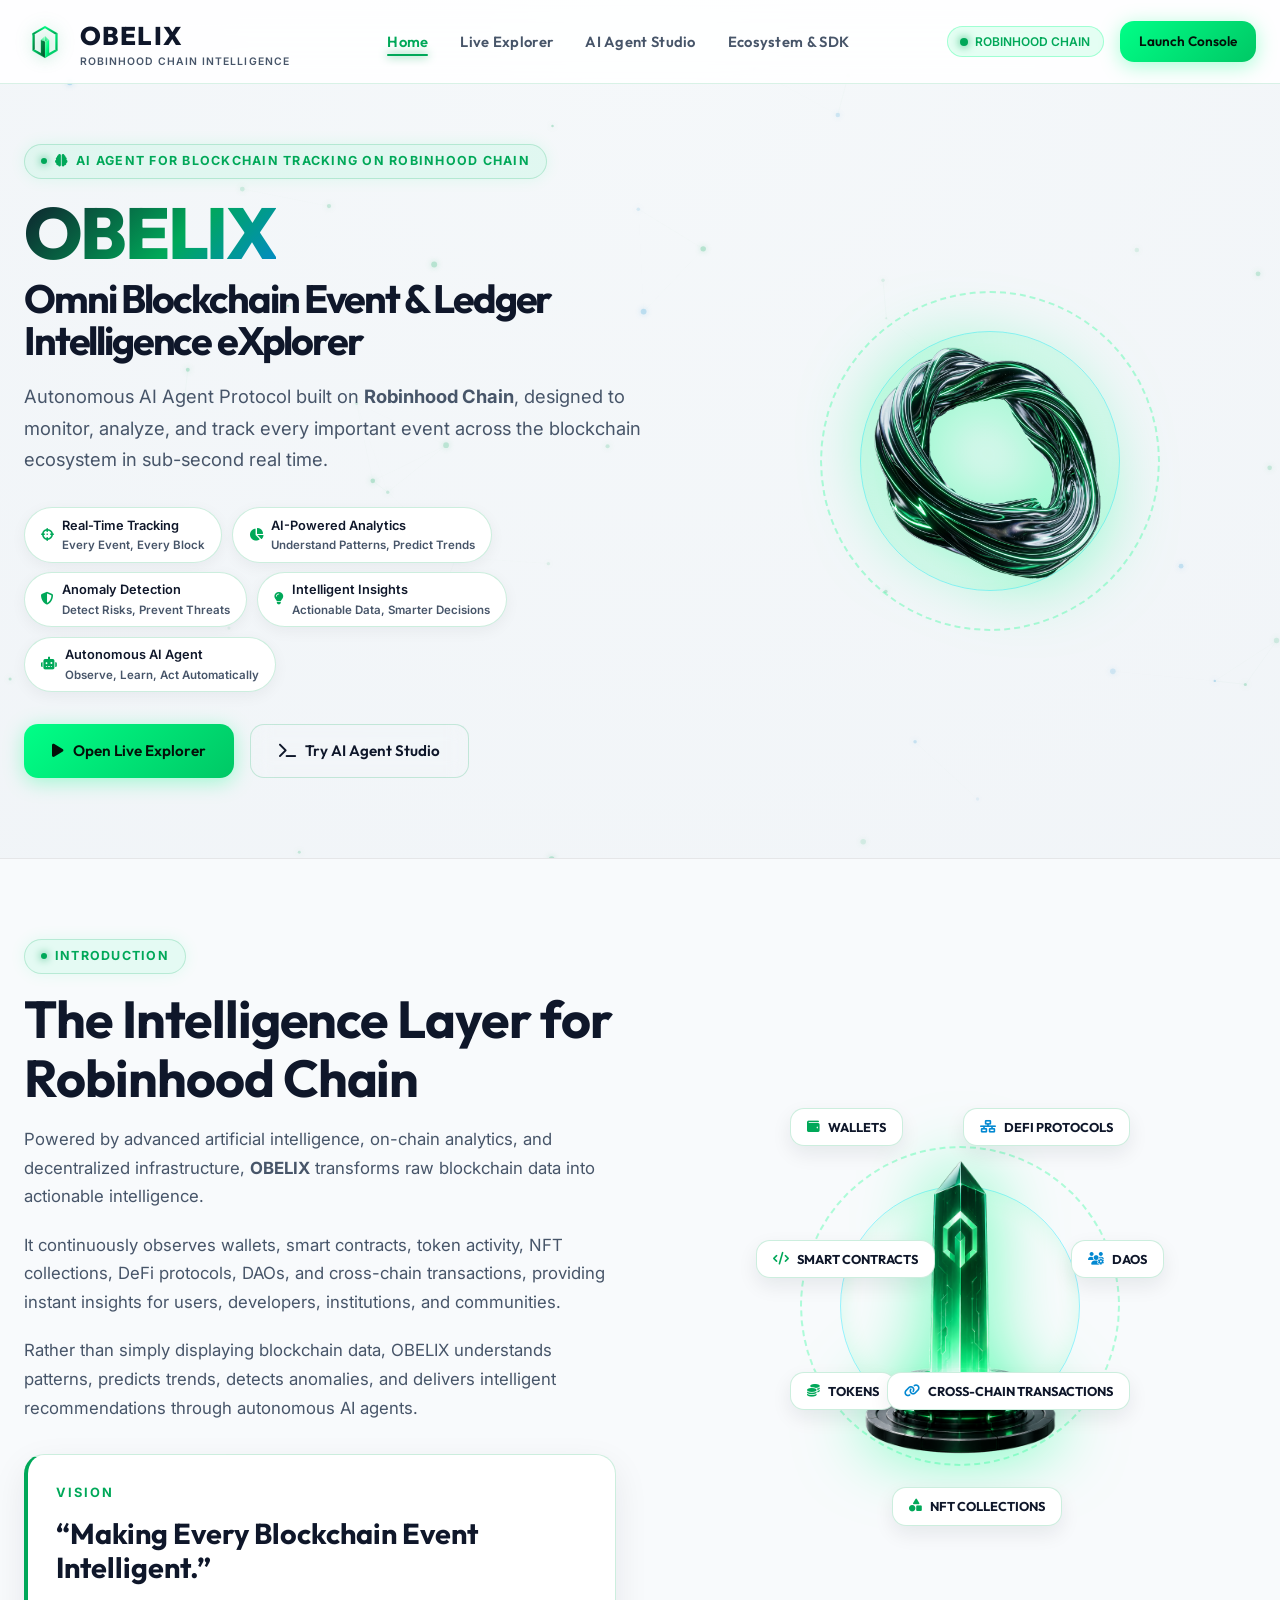
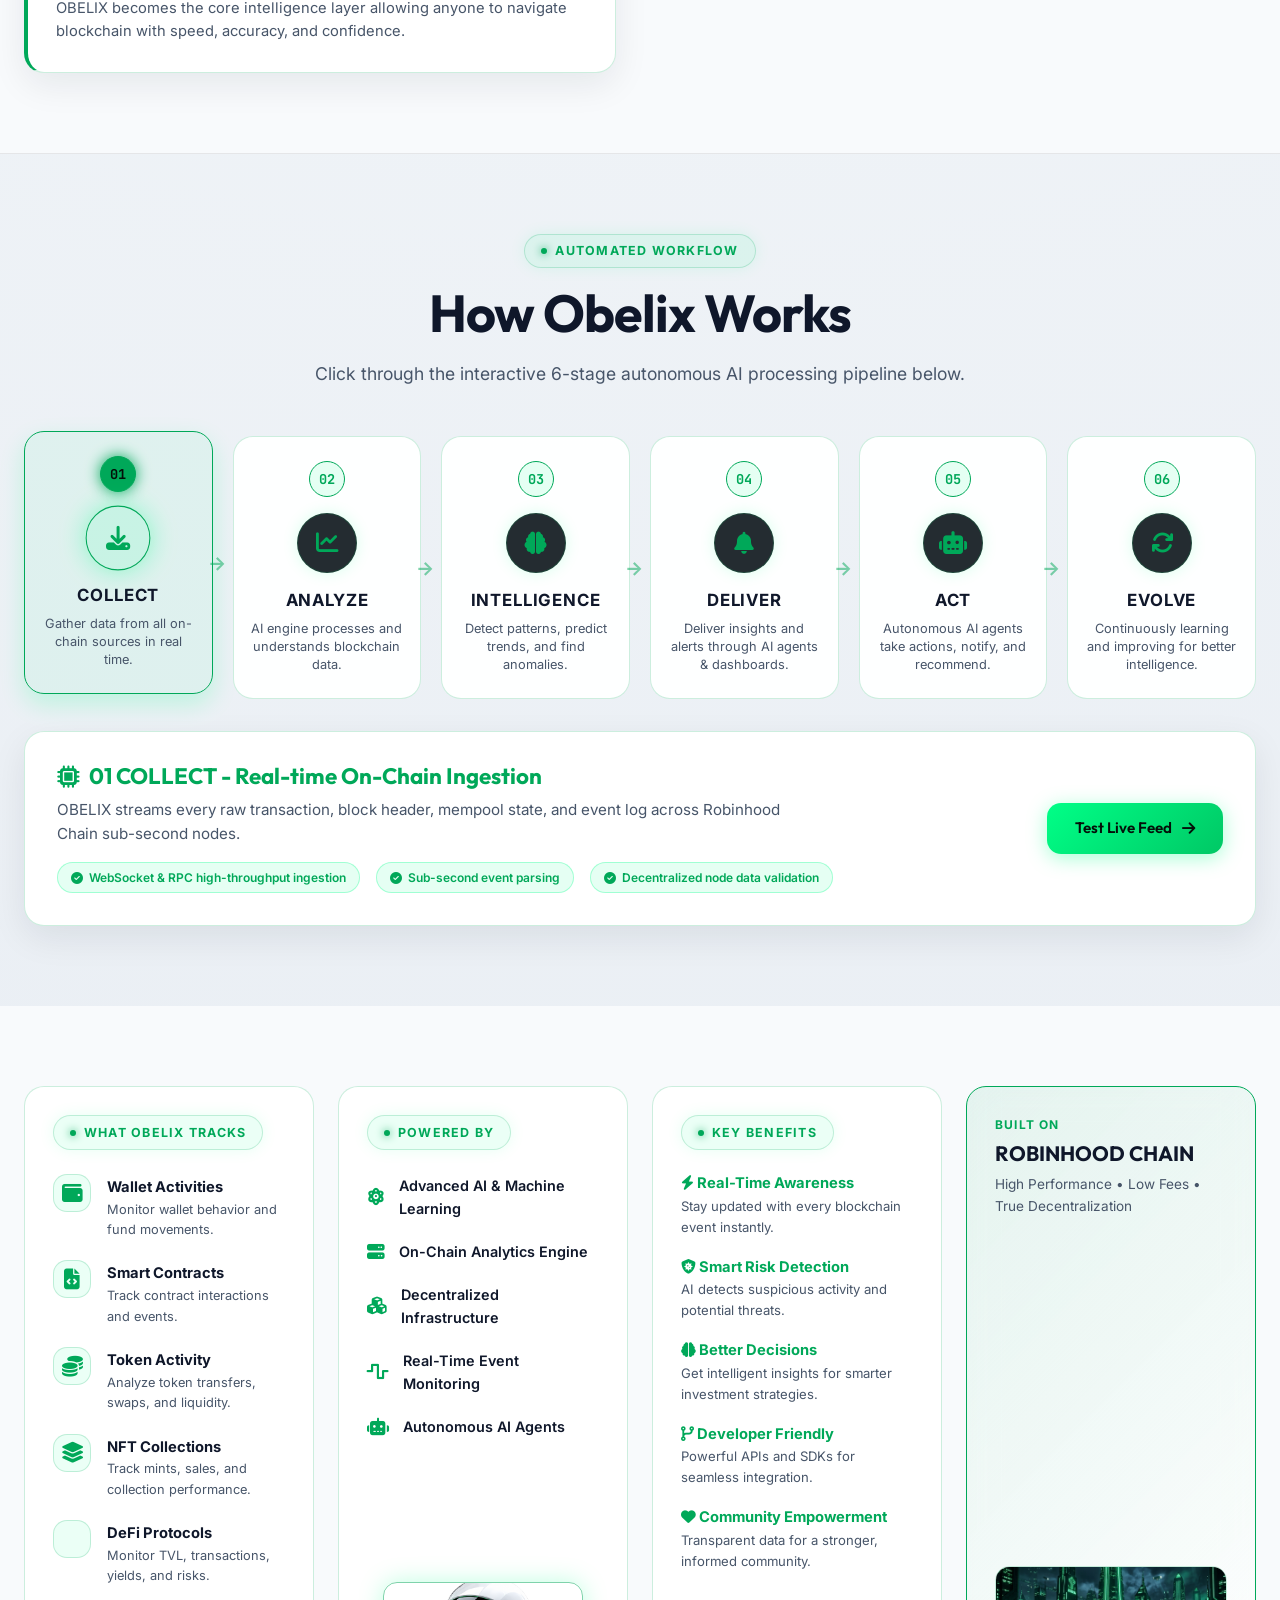
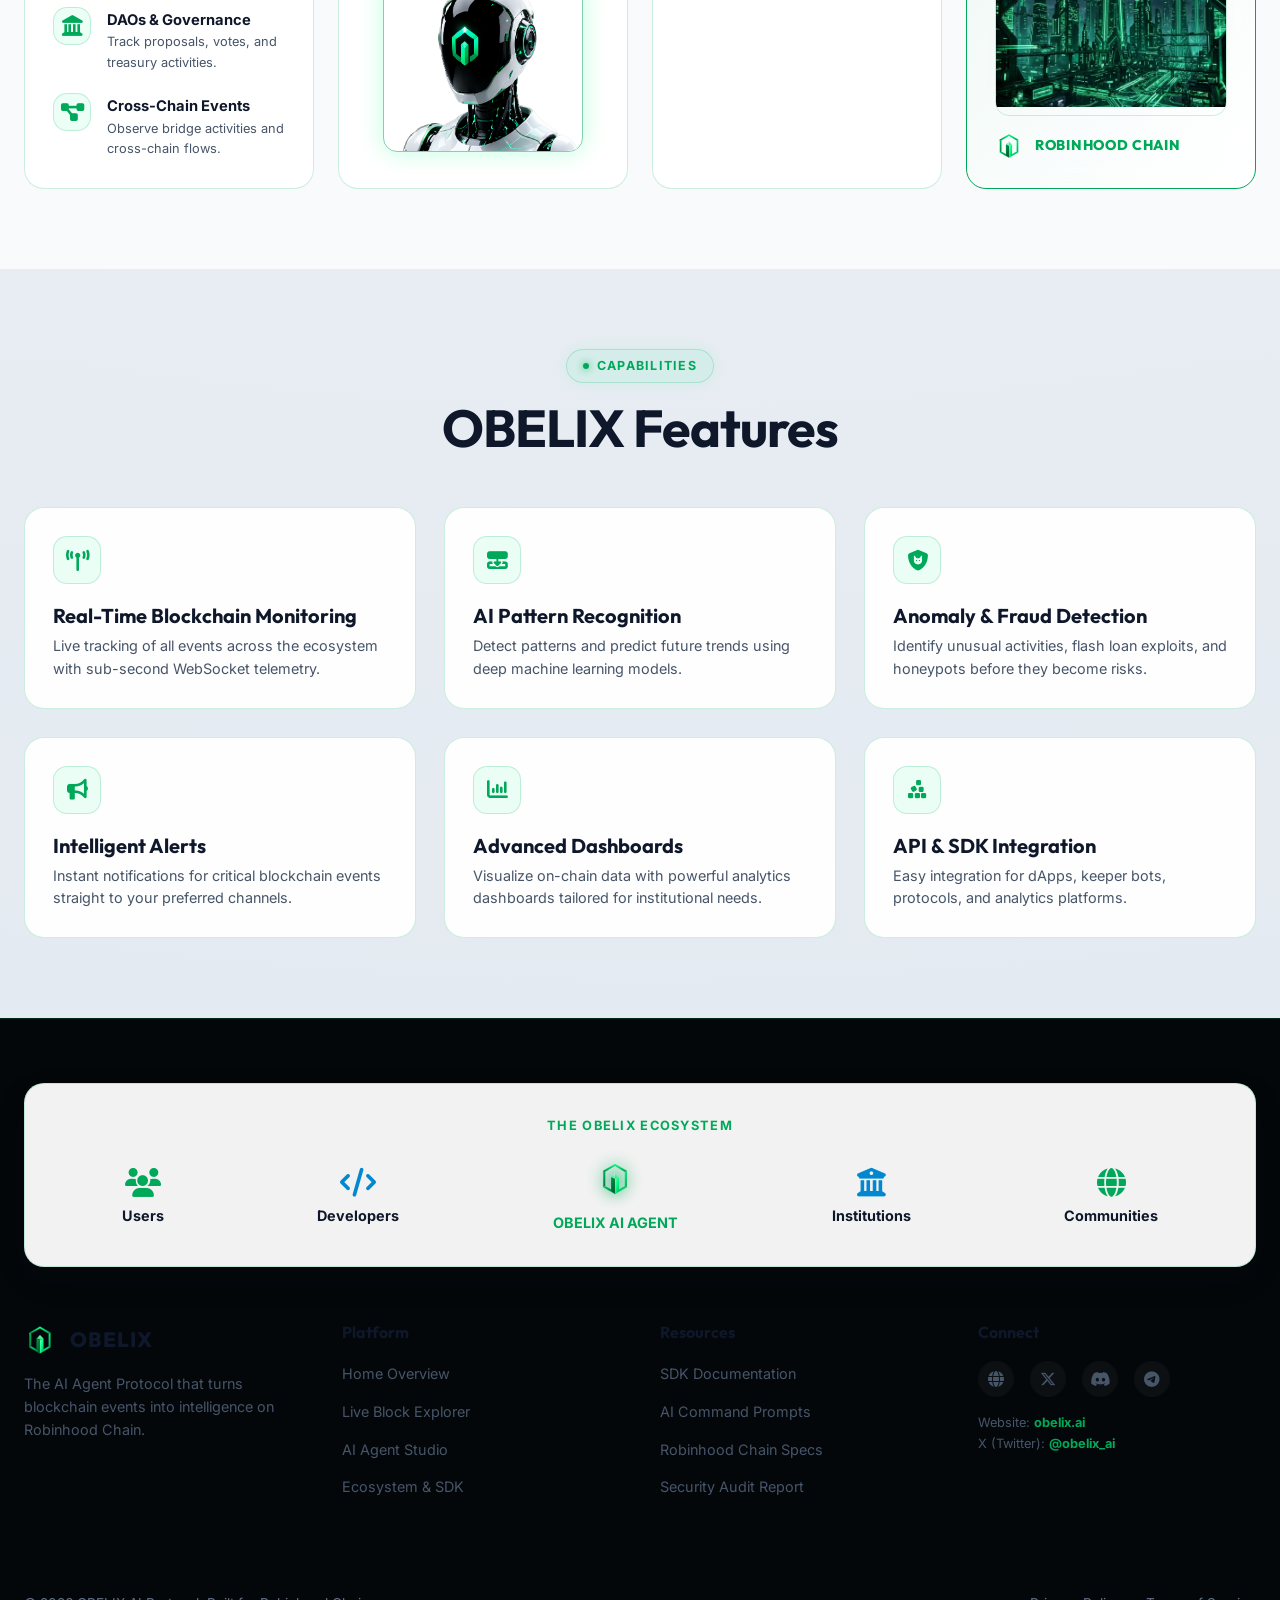
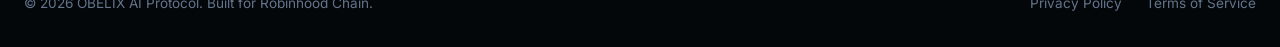
==== commit 6da16f46: "Update index.html" ====
--- a/index.html
+++ b/index.html
@@ -3,6 +3,7 @@
   <head>
     <meta charset="UTF-8" />
     <meta name="viewport" content="width=device-width, initial-scale=1.0" />
+    <meta name="virtual-protocol-site-verification" content="8dfc426afd1e9066715aac7f3eaf5a2c" />
     <title>OBELIX - Omni Blockchain Event & Ledger Intelligence eXplorer</title>
     <meta
       name="description"
